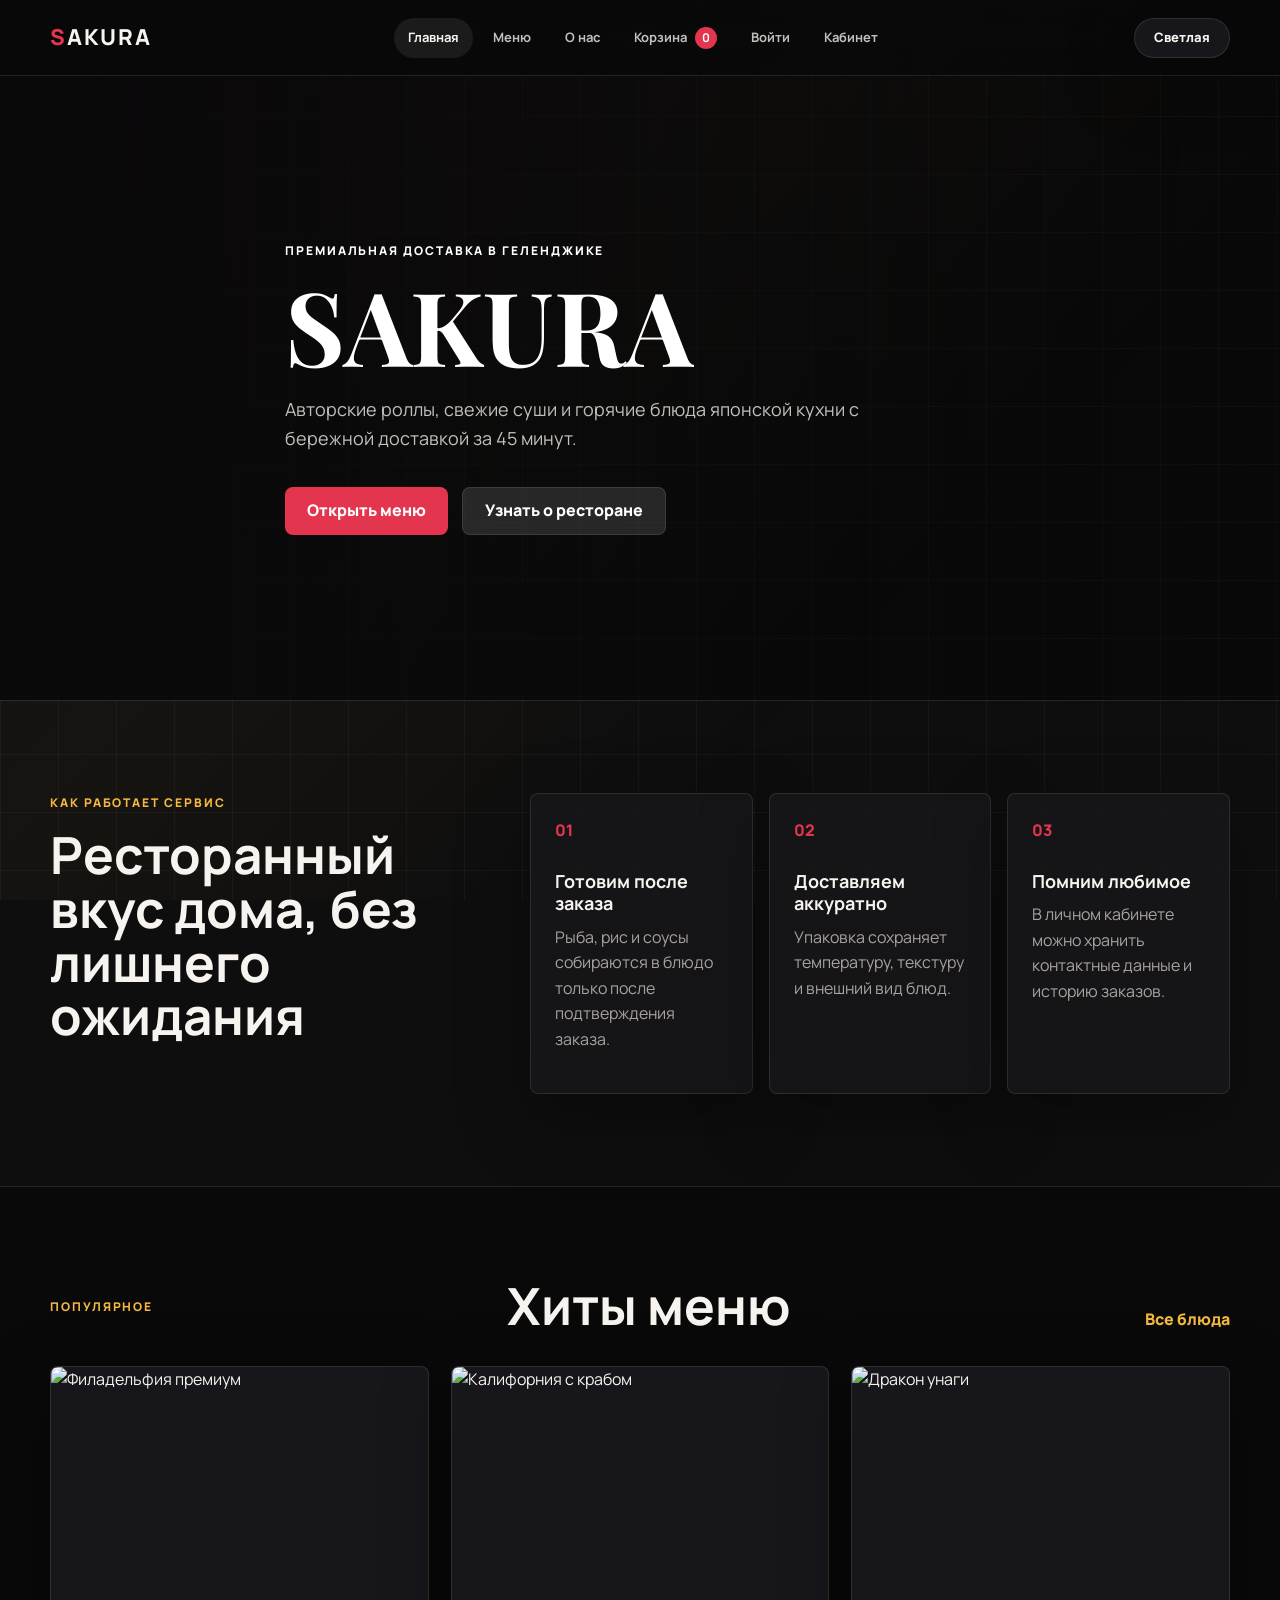
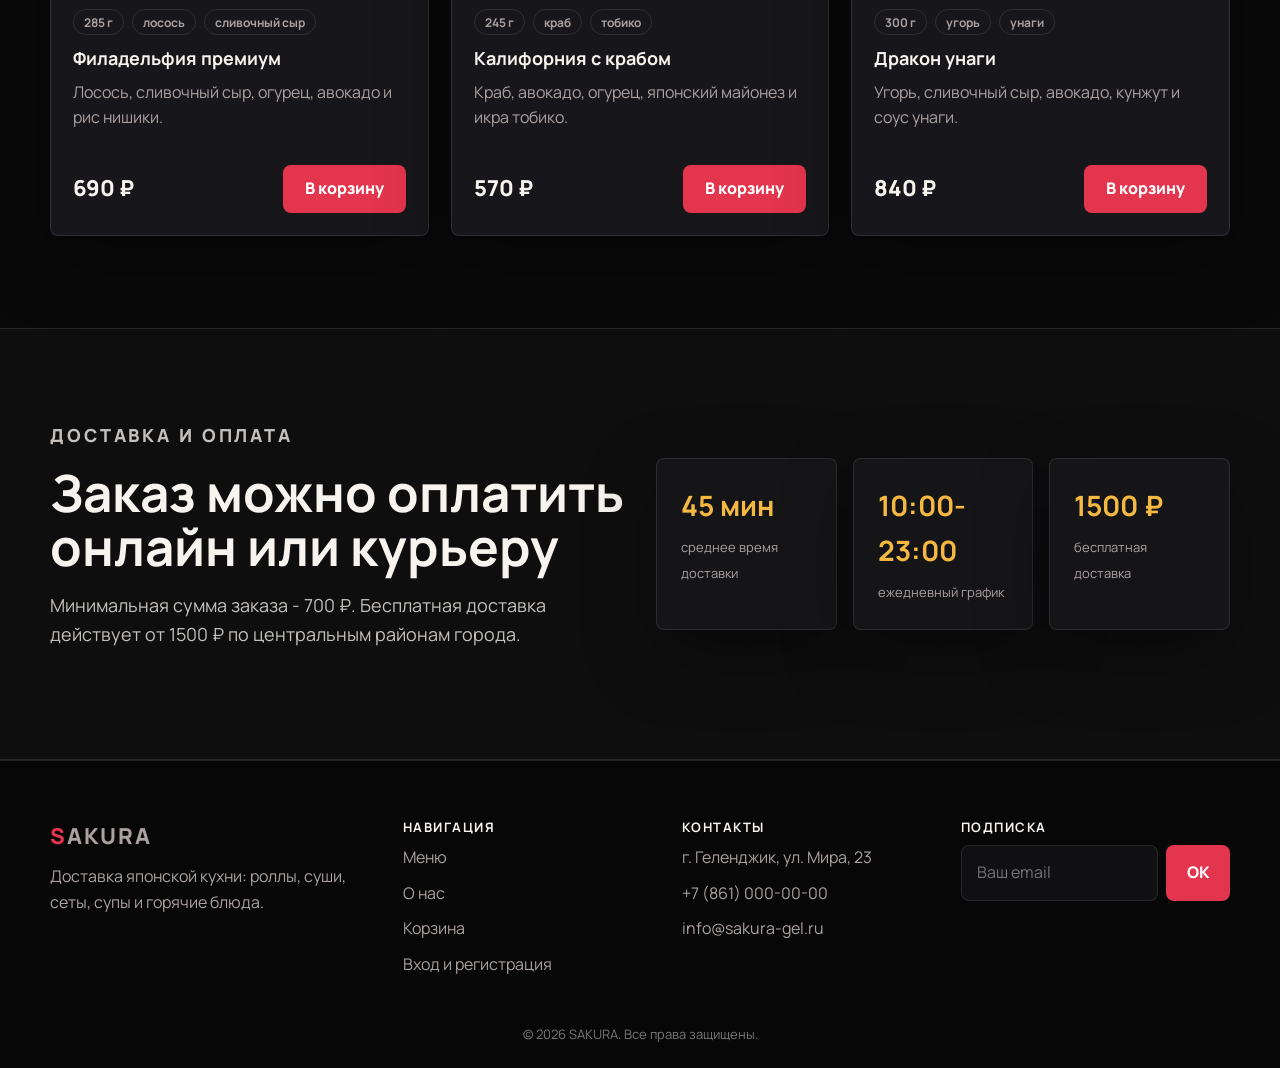
==== index.html @ 45d73d9d "Initial Sakura delivery site with Supabase setup" ====
<!DOCTYPE html>
<html lang="ru">
<head>
    <meta charset="UTF-8">
    <meta name="viewport" content="width=device-width, initial-scale=1.0">
    <title>SAKURA - доставка японской кухни</title>
    <meta name="description" content="SAKURA - современная доставка роллов, суши, сетов и горячих блюд в Геленджике.">
    <link rel="preconnect" href="https://fonts.googleapis.com">
    <link rel="preconnect" href="https://fonts.gstatic.com" crossorigin>
    <link href="https://fonts.googleapis.com/css2?family=Manrope:wght@400;500;600;700;800&family=Playfair+Display:wght@700&display=swap" rel="stylesheet">
    <link rel="stylesheet" href="css/style.css">
</head>
<body data-page="home">
    <header class="site-header">
        <div class="container header-inner">
            <a class="logo" href="index.html" aria-label="SAKURA главная"><span>S</span>AKURA</a>
            <button class="nav-toggle" type="button" aria-label="Открыть меню">☰</button>
            <nav class="site-nav">
                <a href="index.html" data-nav="home">Главная</a>
                <a href="menu.html" data-nav="menu">Меню</a>
                <a href="about.html" data-nav="about">О нас</a>
                <a href="cart.html" data-nav="cart">Корзина <span class="cart-pill js-cart-count">0</span></a>
                <a href="auth.html" data-nav="auth">Войти</a>
                <a href="account.html" data-nav="account">Кабинет</a>
            </nav>
            <button class="theme-toggle js-theme-toggle" type="button" aria-label="Сменить тему">Светлая</button>
        </div>
    </header>

    <main>
        <section class="hero home-hero">
            <div class="hero-media" aria-hidden="true"></div>
            <div class="container hero-content">
                <p class="eyebrow">Премиальная доставка в Геленджике</p>
                <h1>SAKURA</h1>
                <p class="hero-lead">Авторские роллы, свежие суши и горячие блюда японской кухни с бережной доставкой за 45 минут.</p>
                <div class="hero-actions">
                    <a class="btn btn-primary" href="menu.html">Открыть меню</a>
                    <a class="btn btn-soft" href="about.html">Узнать о ресторане</a>
                </div>
            </div>
        </section>

        <section class="section intro-band">
            <div class="container split">
                <div>
                    <p class="eyebrow">Как работает сервис</p>
                    <h2>Ресторанный вкус дома, без лишнего ожидания</h2>
                </div>
                <div class="feature-list">
                    <article>
                        <span>01</span>
                        <h3>Готовим после заказа</h3>
                        <p>Рыба, рис и соусы собираются в блюдо только после подтверждения заказа.</p>
                    </article>
                    <article>
                        <span>02</span>
                        <h3>Доставляем аккуратно</h3>
                        <p>Упаковка сохраняет температуру, текстуру и внешний вид блюд.</p>
                    </article>
                    <article>
                        <span>03</span>
                        <h3>Помним любимое</h3>
                        <p>В личном кабинете можно хранить контактные данные и историю заказов.</p>
                    </article>
                </div>
            </div>
        </section>

        <section class="section">
            <div class="container section-head">
                <p class="eyebrow">Популярное</p>
                <h2>Хиты меню</h2>
                <a class="link-arrow" href="menu.html">Все блюда</a>
            </div>
            <div class="container product-grid js-featured-products"></div>
        </section>

        <section class="section delivery-band">
            <div class="container delivery-grid">
                <div>
                    <p class="eyebrow">Доставка и оплата</p>
                    <h2>Заказ можно оплатить онлайн или курьеру</h2>
                    <p>Минимальная сумма заказа - 700 ₽. Бесплатная доставка действует от 1500 ₽ по центральным районам города.</p>
                </div>
                <div class="delivery-cards">
                    <div><strong>45 мин</strong><span>среднее время доставки</span></div>
                    <div><strong>10:00-23:00</strong><span>ежедневный график</span></div>
                    <div><strong>1500 ₽</strong><span>бесплатная доставка</span></div>
                </div>
            </div>
        </section>
    </main>

    <footer class="site-footer">
        <div class="container footer-grid">
            <div>
                <a class="logo" href="index.html"><span>S</span>AKURA</a>
                <p>Доставка японской кухни: роллы, суши, сеты, супы и горячие блюда.</p>
            </div>
            <div>
                <h3>Навигация</h3>
                <a href="menu.html">Меню</a>
                <a href="about.html">О нас</a>
                <a href="cart.html">Корзина</a>
                <a href="auth.html">Вход и регистрация</a>
            </div>
            <div>
                <h3>Контакты</h3>
                <p>г. Геленджик, ул. Мира, 23</p>
                <p>+7 (861) 000-00-00</p>
                <p>info@sakura-gel.ru</p>
            </div>
            <div>
                <h3>Подписка</h3>
                <form class="subscribe-form js-subscribe-form">
                    <input type="email" placeholder="Ваш email" required>
                    <button type="submit">OK</button>
                </form>
            </div>
        </div>
        <p class="copyright">© 2026 SAKURA. Все права защищены.</p>
    </footer>

    <div class="toast js-toast" role="status" aria-live="polite"></div>
    <script src="https://cdn.jsdelivr.net/npm/@supabase/supabase-js@2"></script>
    <script src="JAva/supabase-config.js"></script>
    <script src="JAva/app.js"></script>
</body>
</html>
---- css/style.css ----
:root {
    --bg: #09090a;
    --bg-soft: #111114;
    --surface: #17171b;
    --surface-2: #202026;
    --line: rgba(255, 255, 255, 0.1);
    --text: #f7f3ee;
    --muted: #aaa2a0;
    --accent: #e3354d;
    --accent-2: #f5b841;
    --green: #4fb477;
    --shadow: 0 24px 70px rgba(0, 0, 0, 0.35);
    --radius: 8px;
    --header-h: 76px;
}

body.theme-light {
    --bg: #f7f4ef;
    --bg-soft: #fffaf3;
    --surface: #ffffff;
    --surface-2: #f0ebe3;
    --line: rgba(32, 28, 25, 0.14);
    --text: #201c19;
    --muted: #766d66;
    --accent: #d92d48;
    --accent-2: #b67812;
    --green: #2f8f5b;
    --shadow: 0 18px 45px rgba(68, 49, 39, 0.12);
}

* {
    box-sizing: border-box;
}

html {
    scroll-behavior: smooth;
}

body {
    margin: 0;
    min-height: 100vh;
    background: var(--bg);
    color: var(--text);
    font-family: "Manrope", Arial, sans-serif;
    line-height: 1.6;
}

body::before {
    content: "";
    position: fixed;
    inset: 0;
    z-index: -1;
    background:
        linear-gradient(135deg, rgba(227, 53, 77, 0.06), rgba(245, 184, 65, 0.035) 42%, transparent 70%),
        linear-gradient(rgba(255,255,255,0.035) 1px, transparent 1px),
        linear-gradient(90deg, rgba(255,255,255,0.035) 1px, transparent 1px);
    background-size: auto, 58px 58px, 58px 58px;
}

body.theme-light::before {
    background:
        linear-gradient(135deg, rgba(217, 45, 72, 0.055), rgba(182, 120, 18, 0.045) 44%, transparent 72%),
        linear-gradient(rgba(32, 28, 25, 0.055) 1px, transparent 1px),
        linear-gradient(90deg, rgba(32, 28, 25, 0.055) 1px, transparent 1px);
    background-size: auto, 58px 58px, 58px 58px;
}

a {
    color: inherit;
}

img {
    display: block;
    width: 100%;
}

button,
input,
textarea {
    font: inherit;
}

.container {
    width: min(1180px, calc(100% - 40px));
    margin: 0 auto;
}

.site-header {
    position: fixed;
    inset: 0 0 auto;
    height: var(--header-h);
    z-index: 50;
    background: rgba(9, 9, 10, 0.82);
    border-bottom: 1px solid var(--line);
    backdrop-filter: blur(16px);
}

body.theme-light .site-header {
    background: rgba(255, 250, 243, 0.86);
}

.header-inner {
    height: 100%;
    display: flex;
    align-items: center;
    justify-content: space-between;
    gap: 24px;
}

.logo {
    display: inline-flex;
    align-items: center;
    min-width: max-content;
    color: var(--text);
    font-weight: 800;
    font-size: 22px;
    letter-spacing: 0.08em;
    text-decoration: none;
}

.logo span {
    color: var(--accent);
}

.site-nav {
    display: flex;
    align-items: center;
    justify-content: flex-end;
    gap: 6px;
}

.site-nav a {
    min-height: 40px;
    display: inline-flex;
    align-items: center;
    gap: 8px;
    border-radius: 999px;
    padding: 0 14px;
    color: rgba(247, 243, 238, 0.78);
    text-decoration: none;
    font-size: 13px;
    font-weight: 700;
    transition: 0.2s ease;
}

body.theme-light .site-nav a {
    color: rgba(32, 28, 25, 0.72);
}

.site-nav a:hover,
.site-nav a.active {
    color: var(--text);
    background: rgba(255, 255, 255, 0.08);
}

body.theme-light .site-nav a:hover,
body.theme-light .site-nav a.active {
    background: rgba(32, 28, 25, 0.07);
}

.theme-toggle {
    min-height: 40px;
    min-width: 96px;
    border: 1px solid var(--line);
    border-radius: 999px;
    background: var(--surface);
    color: var(--text);
    padding: 0 14px;
    font-size: 13px;
    font-weight: 800;
    cursor: pointer;
    box-shadow: var(--shadow);
}

.cart-pill {
    min-width: 22px;
    height: 22px;
    display: inline-grid;
    place-items: center;
    padding: 0 7px;
    border-radius: 999px;
    background: var(--accent);
    color: white;
    font-size: 12px;
}

.nav-toggle {
    display: none;
    width: 42px;
    height: 42px;
    border: 1px solid var(--line);
    border-radius: var(--radius);
    background: var(--surface);
    color: var(--text);
}

.hero,
.page-hero {
    position: relative;
    min-height: 700px;
    display: flex;
    align-items: center;
    overflow: hidden;
    padding-top: var(--header-h);
}

.hero-media {
    position: absolute;
    inset: 0;
    z-index: -1;
    background:
        linear-gradient(90deg, rgba(9, 9, 10, 0.92) 0%, rgba(9, 9, 10, 0.6) 44%, rgba(9, 9, 10, 0.25) 100%),
        url("https://images.unsplash.com/photo-1579584425555-c3ce17fd4351?auto=format&fit=crop&w=1920&q=80") center/cover;
}

.hero-content {
    max-width: 710px;
    padding: 80px 0;
}

.hero,
.page-hero,
.hero h1,
.page-hero h1,
.hero .eyebrow,
.page-hero .eyebrow {
    color: #ffffff;
}

.eyebrow {
    margin: 0 0 16px;
    color: var(--accent-2);
    font-size: 12px;
    font-weight: 800;
    letter-spacing: 0.16em;
    text-transform: uppercase;
}

h1,
h2,
h3,
p {
    margin-top: 0;
}

h1,
h2 {
    letter-spacing: 0;
}

h1 {
    margin-bottom: 22px;
    font-family: "Playfair Display", Georgia, serif;
    font-size: clamp(46px, 8vw, 106px);
    line-height: 0.95;
}

h2 {
    margin-bottom: 18px;
    font-size: clamp(30px, 4vw, 52px);
    line-height: 1.05;
}

h3 {
    margin-bottom: 10px;
    font-size: 18px;
    line-height: 1.25;
}

.hero-lead,
.page-hero p,
.delivery-grid p,
.about-copy p,
.auth-text p {
    max-width: 650px;
    color: rgba(247, 243, 238, 0.78);
    font-size: 18px;
}

body.theme-light .hero-lead,
body.theme-light .page-hero p {
    color: rgba(255, 255, 255, 0.84);
}

body.theme-light .delivery-grid p,
body.theme-light .about-copy p,
body.theme-light .auth-text p {
    color: var(--muted);
}

.hero-actions {
    display: flex;
    flex-wrap: wrap;
    gap: 14px;
    margin-top: 34px;
}

.btn {
    min-height: 48px;
    display: inline-flex;
    align-items: center;
    justify-content: center;
    gap: 8px;
    border: 0;
    border-radius: var(--radius);
    padding: 0 22px;
    color: white;
    text-decoration: none;
    font-weight: 800;
    cursor: pointer;
    transition: transform 0.2s ease, background 0.2s ease, border-color 0.2s ease;
}

.btn:hover {
    transform: translateY(-2px);
}

.btn-primary {
    background: var(--accent);
}

.btn-primary:hover {
    background: #f0445c;
}

.btn-soft {
    background: rgba(255, 255, 255, 0.12);
    border: 1px solid var(--line);
}

.btn-small {
    min-height: 38px;
    padding: 0 16px;
    font-size: 13px;
    background: var(--surface-2);
}

.btn-wide {
    width: 100%;
}

.section {
    padding: 92px 0;
}

.section-head {
    display: flex;
    align-items: end;
    justify-content: space-between;
    gap: 24px;
    margin-bottom: 34px;
}

.section-head h2 {
    margin-bottom: 0;
}

.link-arrow {
    color: var(--accent-2);
    font-weight: 800;
    text-decoration: none;
}

.split {
    display: grid;
    grid-template-columns: 0.75fr 1.25fr;
    gap: 60px;
    align-items: start;
}

.feature-list,
.service-grid,
.delivery-cards,
.dashboard-stats {
    display: grid;
    grid-template-columns: repeat(3, 1fr);
    gap: 16px;
}

.feature-list article,
.service-grid article,
.delivery-cards div,
.dashboard-stats div,
.stats-grid div,
.cart-panel,
.order-summary,
.auth-card,
.profile-card,
.dashboard-section {
    border: 1px solid var(--line);
    border-radius: var(--radius);
    background: rgba(23, 23, 27, 0.88);
    box-shadow: var(--shadow);
}

body.theme-light .feature-list article,
body.theme-light .service-grid article,
body.theme-light .delivery-cards div,
body.theme-light .dashboard-stats div,
body.theme-light .stats-grid div,
body.theme-light .cart-panel,
body.theme-light .order-summary,
body.theme-light .auth-card,
body.theme-light .profile-card,
body.theme-light .dashboard-section {
    background: rgba(255, 255, 255, 0.9);
}

.feature-list article,
.service-grid article,
.delivery-cards div,
.dashboard-stats div,
.stats-grid div {
    padding: 24px;
}

.feature-list span {
    display: inline-block;
    margin-bottom: 26px;
    color: var(--accent);
    font-weight: 800;
}

.feature-list p,
.service-grid p,
.footer-grid p,
.product-card p,
.empty-state p,
.profile-card p {
    color: var(--muted);
}

.product-grid {
    display: grid;
    grid-template-columns: repeat(3, minmax(0, 1fr));
    gap: 22px;
}

.product-card {
    display: grid;
    grid-template-rows: 220px 1fr;
    overflow: hidden;
    border: 1px solid var(--line);
    border-radius: var(--radius);
    background: var(--surface);
    box-shadow: var(--shadow);
}

.product-card img {
    height: 100%;
    object-fit: cover;
}

.product-info {
    display: flex;
    flex-direction: column;
    padding: 22px;
}

.product-meta {
    display: flex;
    flex-wrap: wrap;
    gap: 8px;
    margin-bottom: 12px;
}

.badge {
    display: inline-flex;
    align-items: center;
    min-height: 26px;
    border: 1px solid var(--line);
    border-radius: 999px;
    padding: 0 10px;
    color: var(--muted);
    font-size: 12px;
    font-weight: 700;
}

.product-footer {
    display: flex;
    align-items: center;
    justify-content: space-between;
    gap: 14px;
    margin-top: auto;
    padding-top: 18px;
}

.price {
    color: var(--text);
    font-size: 22px;
    font-weight: 800;
}

.page-main {
    padding-top: var(--header-h);
}

.page-hero {
    min-height: 430px;
    background:
        linear-gradient(90deg, rgba(9, 9, 10, 0.92), rgba(9, 9, 10, 0.58)),
        url("https://images.unsplash.com/photo-1553621042-f6e147245754?auto=format&fit=crop&w=1800&q=80") center/cover;
}

.menu-hero {
    background:
        linear-gradient(90deg, rgba(9, 9, 10, 0.9), rgba(9, 9, 10, 0.45)),
        url("https://images.unsplash.com/photo-1617196034183-421b4917c92d?auto=format&fit=crop&w=1800&q=80") center/cover;
}

.about-hero {
    background:
        linear-gradient(90deg, rgba(9, 9, 10, 0.88), rgba(9, 9, 10, 0.48)),
        url("https://images.unsplash.com/photo-1579027989536-b7b1f875659b?auto=format&fit=crop&w=1800&q=80") center/cover;
}

.about-hero h1 {
    max-width: 980px;
    font-size: clamp(38px, 5.4vw, 76px);
    line-height: 1.02;
}

.compact-hero {
    min-height: 320px;
}

.toolbar {
    display: flex;
    align-items: center;
    justify-content: space-between;
    gap: 22px;
    margin-bottom: 28px;
}

.tabs {
    display: flex;
    flex-wrap: wrap;
    gap: 10px;
}

.tab,
.ghost-button,
.payment,
.auth-switch button {
    min-height: 42px;
    border: 1px solid var(--line);
    border-radius: var(--radius);
    background: var(--surface);
    color: var(--text);
    padding: 0 16px;
    font-weight: 800;
    cursor: pointer;
}

.tab.active,
.payment.active,
.auth-switch button.active {
    border-color: var(--accent);
    background: rgba(227, 53, 77, 0.16);
    color: white;
}

.search-box {
    min-width: 280px;
    display: grid;
    gap: 6px;
    color: var(--muted);
    font-size: 12px;
    font-weight: 800;
    text-transform: uppercase;
}

input,
textarea,
select {
    width: 100%;
    border: 1px solid var(--line);
    border-radius: var(--radius);
    background: #101013;
    color: var(--text);
    outline: none;
    padding: 14px 15px;
}

body.theme-light input,
body.theme-light textarea,
body.theme-light select {
    background: #fffdf8;
}

textarea {
    min-height: 92px;
    resize: vertical;
}

input:focus,
textarea:focus,
select:focus {
    border-color: var(--accent);
}

.delivery-band,
.muted-section,
.intro-band {
    background: rgba(255, 255, 255, 0.025);
    border-block: 1px solid var(--line);
}

body.theme-light .delivery-band,
body.theme-light .muted-section,
body.theme-light .intro-band {
    background: rgba(255, 255, 255, 0.55);
}

.delivery-grid,
.about-layout,
.checkout-layout,
.auth-layout,
.account-layout {
    display: grid;
    gap: 32px;
}

.delivery-grid {
    grid-template-columns: 1fr 1fr;
    align-items: center;
}

.delivery-cards strong,
.dashboard-stats strong,
.stats-grid strong {
    display: block;
    margin-bottom: 6px;
    color: var(--accent-2);
    font-size: 28px;
}

.delivery-cards span,
.dashboard-stats span,
.stats-grid span {
    color: var(--muted);
    font-size: 13px;
}

.about-layout {
    grid-template-columns: 0.95fr 1.05fr;
    align-items: center;
}

.about-photo {
    overflow: hidden;
    border-radius: var(--radius);
    border: 1px solid var(--line);
    box-shadow: var(--shadow);
}

.about-photo img {
    height: 520px;
    object-fit: cover;
}

.stats-grid {
    display: grid;
    grid-template-columns: repeat(3, 1fr);
    gap: 14px;
    margin-top: 30px;
}

.checkout-layout {
    grid-template-columns: 1.25fr 0.75fr;
    align-items: start;
}

.cart-panel,
.order-summary,
.auth-card,
.profile-card,
.dashboard-section {
    padding: 26px;
}

.cart-panel-head {
    display: flex;
    align-items: center;
    justify-content: space-between;
    gap: 16px;
    margin-bottom: 22px;
}

.cart-panel-head h2,
.order-summary h2,
.dashboard-section h2 {
    margin-bottom: 0;
    font-size: 24px;
}

.cart-items {
    display: grid;
    gap: 14px;
}

.cart-row {
    display: grid;
    grid-template-columns: 88px 1fr auto;
    gap: 16px;
    align-items: center;
    padding: 14px;
    border: 1px solid var(--line);
    border-radius: var(--radius);
    background: rgba(255, 255, 255, 0.03);
}

body.theme-light .cart-row,
body.theme-light .order-item,
body.theme-light .admin-row {
    background: rgba(255, 255, 255, 0.72);
}

.cart-row img {
    height: 76px;
    object-fit: cover;
    border-radius: var(--radius);
}

.qty-control {
    display: inline-flex;
    align-items: center;
    gap: 8px;
    margin-top: 10px;
}

.qty-control button {
    width: 34px;
    height: 34px;
    border: 1px solid var(--line);
    border-radius: var(--radius);
    background: var(--surface-2);
    color: var(--text);
    cursor: pointer;
}

.order-form,
.auth-form,
.profile-form {
    display: grid;
    gap: 16px;
}

.order-form label,
.auth-form label,
.profile-form label {
    display: grid;
    gap: 8px;
    color: var(--muted);
    font-size: 13px;
    font-weight: 800;
}

.payment-choice {
    display: grid;
    grid-template-columns: 1fr 1fr;
    gap: 10px;
}

.field-title {
    margin: 2px 0 -6px;
    color: var(--muted);
    font-size: 13px;
    font-weight: 800;
}

.summary-lines {
    display: grid;
    gap: 10px;
    padding: 18px 0;
    border-top: 1px solid var(--line);
    border-bottom: 1px solid var(--line);
}

.summary-lines div {
    display: flex;
    justify-content: space-between;
    gap: 16px;
}

.total-line {
    color: var(--accent-2);
    font-size: 20px;
}

.auth-page {
    min-height: 100vh;
    display: flex;
    align-items: center;
}

.auth-layout {
    grid-template-columns: 1fr 420px;
    align-items: center;
}

.auth-text h1 {
    font-size: clamp(42px, 6vw, 76px);
}

.mini-benefits {
    display: flex;
    flex-wrap: wrap;
    gap: 10px;
    margin-top: 28px;
}

.mini-benefits span {
    border: 1px solid var(--line);
    border-radius: 999px;
    padding: 10px 14px;
    background: rgba(255, 255, 255, 0.06);
    color: var(--muted);
    font-weight: 800;
}

.auth-switch {
    display: grid;
    grid-template-columns: 1fr 1fr;
    gap: 10px;
    margin-bottom: 22px;
}

.hidden {
    display: none !important;
}

.account-layout {
    grid-template-columns: 320px 1fr;
    align-items: start;
}

.profile-card {
    position: sticky;
    top: 100px;
    text-align: center;
}

.avatar {
    width: 96px;
    height: 96px;
    display: grid;
    place-items: center;
    margin: 0 auto 18px;
    border-radius: 50%;
    background: linear-gradient(135deg, var(--accent), var(--accent-2));
    color: #151515;
    font-size: 38px;
    font-weight: 800;
}

.dashboard {
    display: grid;
    gap: 18px;
}

.orders-list {
    display: grid;
    gap: 12px;
    margin-top: 18px;
}

.order-item {
    display: grid;
    gap: 6px;
    padding: 16px;
    border: 1px solid var(--line);
    border-radius: var(--radius);
    background: rgba(255, 255, 255, 0.035);
}

.admin-hero {
    background:
        linear-gradient(90deg, rgba(9, 9, 10, 0.92), rgba(9, 9, 10, 0.5)),
        url("https://images.unsplash.com/photo-1556745757-8d76bdb6984b?auto=format&fit=crop&w=1800&q=80") center/cover;
}

.admin-login-layout {
    display: grid;
    grid-template-columns: minmax(280px, 520px) 420px;
    gap: 40px;
    align-items: center;
    justify-content: space-between;
}

.admin-note {
    color: var(--muted);
}

.admin-topbar {
    display: flex;
    align-items: end;
    justify-content: space-between;
    gap: 24px;
    margin-bottom: 22px;
}

.admin-stats {
    grid-template-columns: repeat(4, 1fr);
    margin-bottom: 22px;
}

.admin-grid {
    display: grid;
    grid-template-columns: 1fr 1fr;
    gap: 22px;
    align-items: start;
}

.admin-form-panel {
    grid-column: 1 / -1;
}

.admin-list {
    display: grid;
    gap: 12px;
    margin-top: 18px;
}

.admin-row {
    display: grid;
    grid-template-columns: 1fr auto minmax(150px, 190px);
    gap: 16px;
    align-items: center;
    padding: 16px;
    border: 1px solid var(--line);
    border-radius: var(--radius);
    background: rgba(255, 255, 255, 0.035);
}

.admin-row span,
.admin-row p {
    display: block;
    margin: 4px 0 0;
    color: var(--muted);
}

.admin-row p {
    font-size: 14px;
}

.empty-state {
    padding: 32px;
    border: 1px dashed var(--line);
    border-radius: var(--radius);
    text-align: center;
}

.site-footer {
    border-top: 1px solid var(--line);
    background: #070708;
    padding: 58px 0 24px;
}

body.theme-light .site-footer {
    background: #fffaf3;
}

.footer-grid {
    display: grid;
    grid-template-columns: 1.3fr 1fr 1fr 1.1fr;
    gap: 34px;
}

.footer-grid h3 {
    font-size: 13px;
    text-transform: uppercase;
    letter-spacing: 0.12em;
}

.footer-grid a,
.footer-grid p {
    display: block;
    margin: 0 0 10px;
    color: var(--muted);
    text-decoration: none;
}

.footer-grid a:hover {
    color: var(--text);
}

.subscribe-form {
    display: grid;
    grid-template-columns: 1fr 64px;
    gap: 8px;
}

.subscribe-form button {
    border: 0;
    border-radius: var(--radius);
    background: var(--accent);
    color: white;
    font-weight: 800;
    cursor: pointer;
}

.copyright {
    margin: 36px 0 0;
    color: #777;
    text-align: center;
    font-size: 13px;
}

.toast {
    position: fixed;
    right: 24px;
    bottom: 24px;
    z-index: 100;
    max-width: min(360px, calc(100vw - 40px));
    padding: 14px 16px;
    border: 1px solid var(--line);
    border-radius: var(--radius);
    background: var(--surface);
    color: var(--text);
    box-shadow: var(--shadow);
    opacity: 0;
    transform: translateY(12px);
    pointer-events: none;
    transition: 0.2s ease;
}

.toast.show {
    opacity: 1;
    transform: translateY(0);
}

@media (max-width: 980px) {
    .nav-toggle {
        display: inline-grid;
        place-items: center;
    }

    .site-nav {
        position: fixed;
        top: var(--header-h);
        left: 0;
        right: 0;
        display: none;
        flex-direction: column;
        align-items: stretch;
        padding: 14px 20px 20px;
        background: rgba(9, 9, 10, 0.96);
        border-bottom: 1px solid var(--line);
    }

    body.theme-light .site-nav {
        background: rgba(255, 250, 243, 0.98);
    }

    .site-nav.open {
        display: flex;
    }

    .site-nav a {
        justify-content: space-between;
    }

    .split,
    .delivery-grid,
    .about-layout,
    .checkout-layout,
    .auth-layout,
    .account-layout,
    .admin-login-layout,
    .admin-grid {
        grid-template-columns: 1fr;
    }

    .product-grid,
    .feature-list,
    .service-grid,
    .delivery-cards,
    .dashboard-stats,
    .admin-stats,
    .footer-grid {
        grid-template-columns: repeat(2, minmax(0, 1fr));
    }

    .profile-card {
        position: static;
    }
}

@media (max-width: 680px) {
    .container {
        width: min(100% - 28px, 1180px);
    }

    .hero,
    .page-hero {
        min-height: 560px;
    }

    .compact-hero {
        min-height: 300px;
    }

    .section {
        padding: 62px 0;
    }

    .section-head,
    .toolbar,
    .admin-topbar {
        display: grid;
        align-items: start;
    }

    .search-box {
        min-width: 0;
    }

    .product-grid,
    .feature-list,
    .service-grid,
    .delivery-cards,
    .dashboard-stats,
    .admin-stats,
    .stats-grid,
    .footer-grid {
        grid-template-columns: 1fr;
    }

    .cart-row {
        grid-template-columns: 72px 1fr;
    }

    .admin-row {
        grid-template-columns: 1fr;
    }

    .cart-row .price,
    .admin-row select,
    .admin-row button {
        grid-column: 1 / -1;
    }

    .auth-card,
    .cart-panel,
    .order-summary,
    .profile-card,
    .dashboard-section {
        padding: 20px;
    }
}
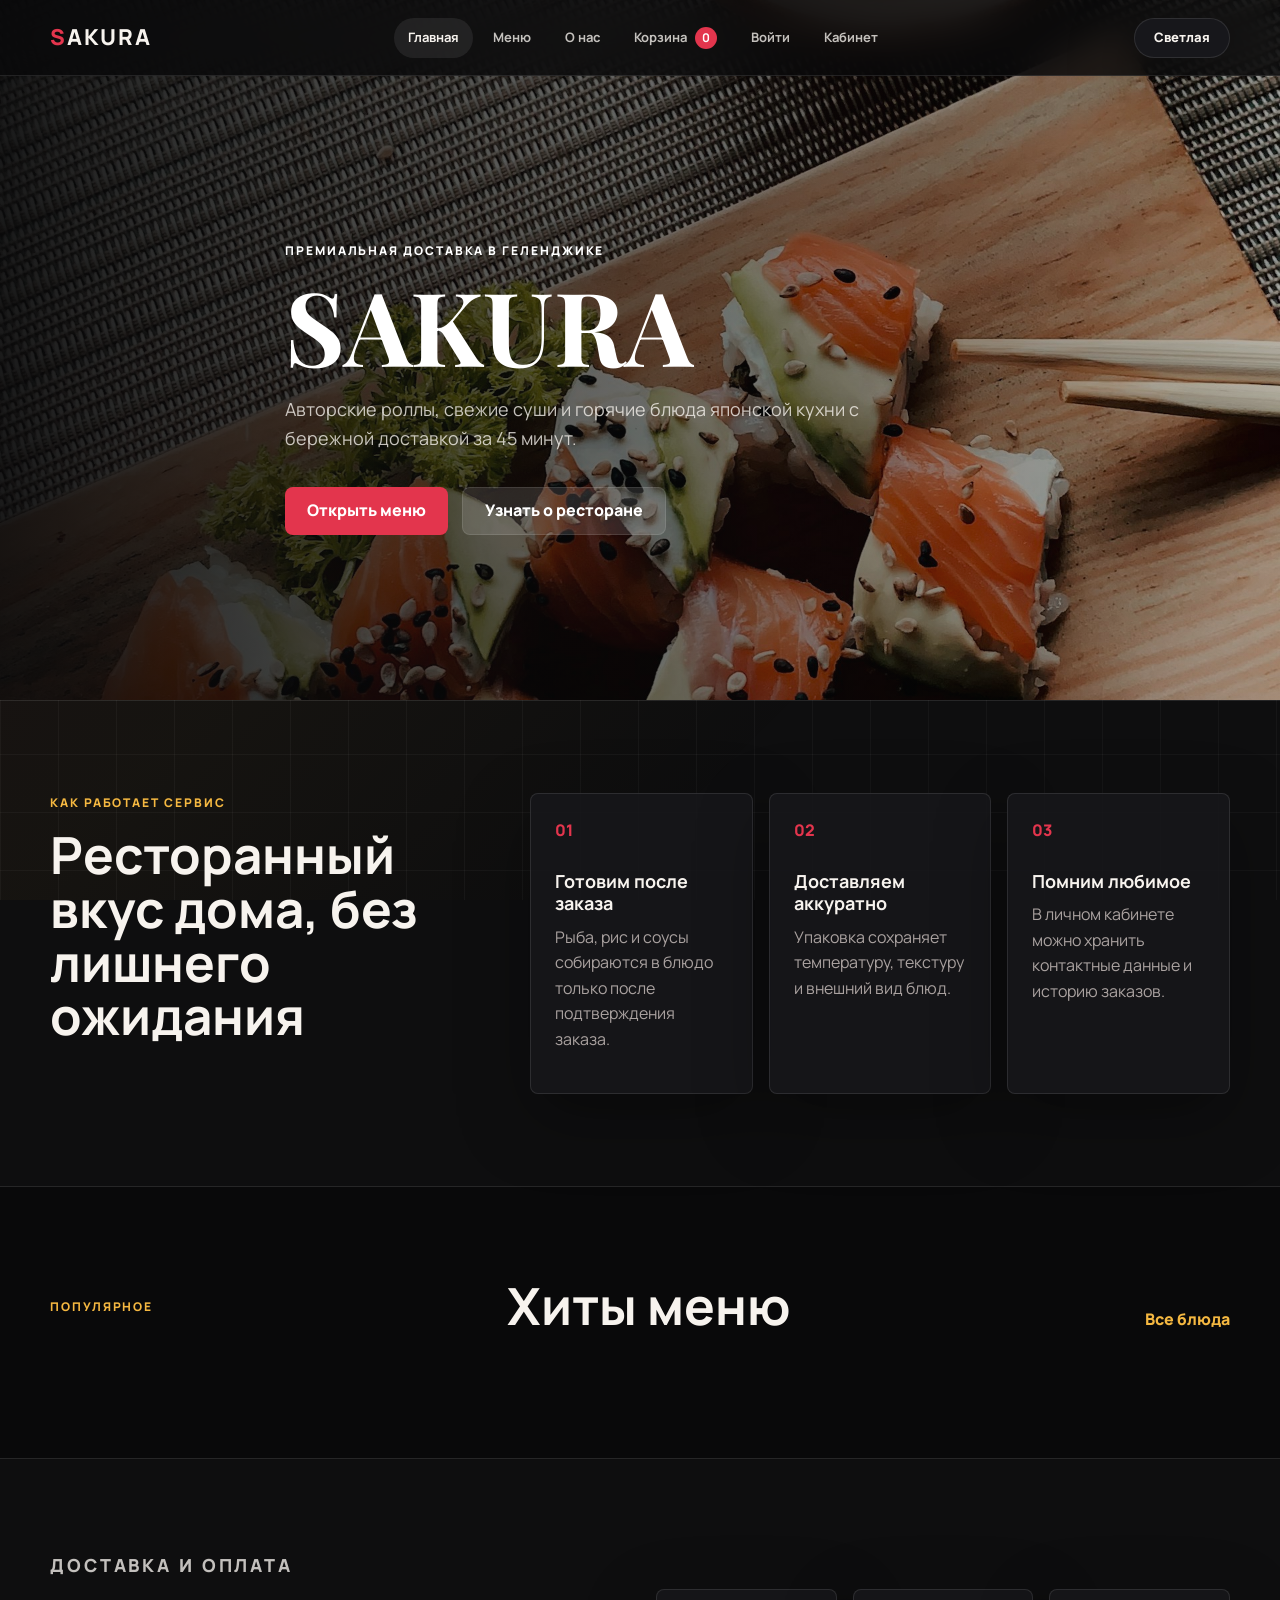
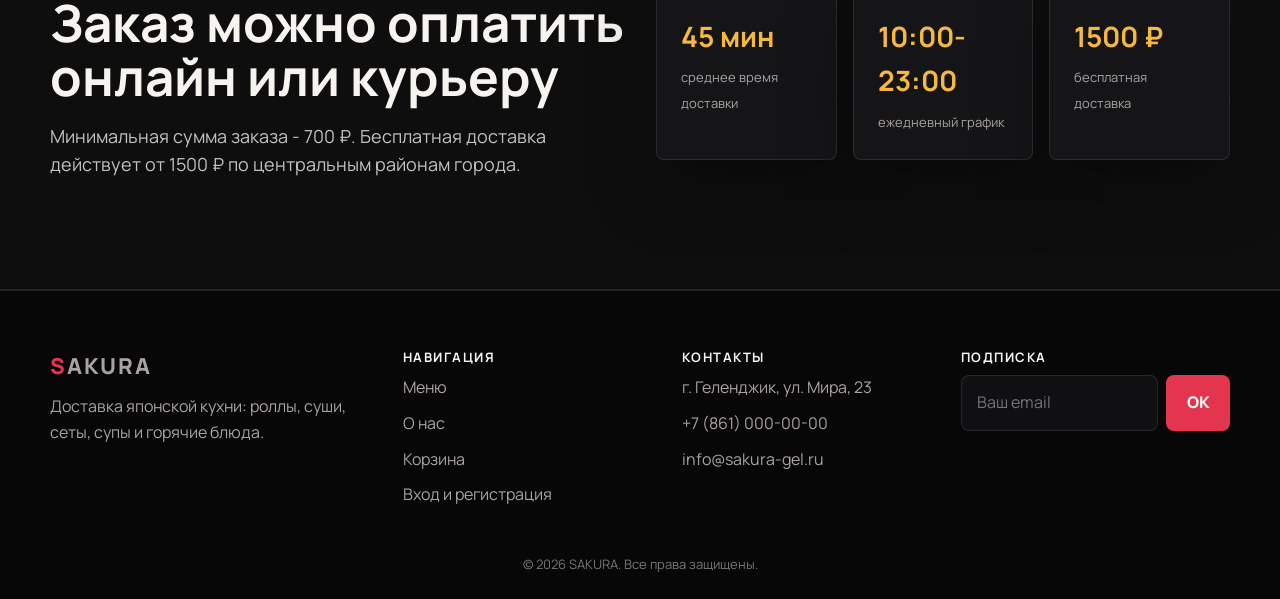
==== commit 0c9850b5: "Fix Supabase proxy and frontend loading" ====
--- a/index.html
+++ b/index.html
@@ -123,7 +123,7 @@
     </footer>
 
     <div class="toast js-toast" role="status" aria-live="polite"></div>
-    <script src="https://cdn.jsdelivr.net/npm/@supabase/supabase-js@2"></script>
+    <script src="vendor/supabase.js"></script>
     <script src="JAva/supabase-config.js"></script>
     <script src="JAva/app.js"></script>
 </body>
--- a/css/style.css
+++ b/css/style.css
@@ -210,7 +210,7 @@
     z-index: -1;
     background:
         linear-gradient(90deg, rgba(9, 9, 10, 0.92) 0%, rgba(9, 9, 10, 0.6) 44%, rgba(9, 9, 10, 0.25) 100%),
-        url("https://images.unsplash.com/photo-1579584425555-c3ce17fd4351?auto=format&fit=crop&w=1920&q=80") center/cover;
+        url("../assets/photos/hero-home.jpg") center/cover;
 }
 
 .hero-content {
@@ -375,6 +375,10 @@
     display: grid;
     grid-template-columns: repeat(3, 1fr);
     gap: 16px;
+}
+
+.account-layout .dashboard-stats {
+    grid-template-columns: repeat(2, 1fr);
 }
 
 .feature-list article,
@@ -499,19 +503,19 @@
     min-height: 430px;
     background:
         linear-gradient(90deg, rgba(9, 9, 10, 0.92), rgba(9, 9, 10, 0.58)),
-        url("https://images.unsplash.com/photo-1553621042-f6e147245754?auto=format&fit=crop&w=1800&q=80") center/cover;
+        url("../assets/photos/hero-cart.jpg") center/cover;
 }
 
 .menu-hero {
     background:
         linear-gradient(90deg, rgba(9, 9, 10, 0.9), rgba(9, 9, 10, 0.45)),
-        url("https://images.unsplash.com/photo-1617196034183-421b4917c92d?auto=format&fit=crop&w=1800&q=80") center/cover;
+        url("../assets/photos/hero-menu.jpg") center/cover;
 }
 
 .about-hero {
     background:
         linear-gradient(90deg, rgba(9, 9, 10, 0.88), rgba(9, 9, 10, 0.48)),
-        url("https://images.unsplash.com/photo-1579027989536-b7b1f875659b?auto=format&fit=crop&w=1800&q=80") center/cover;
+        url("../assets/photos/hero-about.jpg") center/cover;
 }
 
 .about-hero h1 {
@@ -558,6 +562,11 @@
     border-color: var(--accent);
     background: rgba(227, 53, 77, 0.16);
     color: white;
+}
+
+.admin-tabs {
+    margin-top: 24px;
+    margin-bottom: 24px;
 }
 
 .search-box {
@@ -749,11 +758,78 @@
 .order-form label,
 .auth-form label,
 .profile-form label {
+    position: relative;
     display: grid;
     gap: 8px;
     color: var(--muted);
     font-size: 13px;
     font-weight: 800;
+}
+
+.check-line {
+    display: grid !important;
+    grid-template-columns: 18px 1fr;
+    align-items: start;
+    gap: 10px !important;
+    color: var(--muted);
+    font-size: 13px;
+    line-height: 1.45;
+}
+
+.check-line input {
+    width: 18px;
+    height: 18px;
+    margin-top: 2px;
+    accent-color: var(--accent);
+}
+
+.check-line a {
+    color: var(--accent-2);
+    text-decoration: none;
+}
+
+.check-line a:hover {
+    text-decoration: underline;
+}
+
+.address-suggest {
+    position: absolute;
+    z-index: 20;
+    top: calc(100% + 6px);
+    left: 0;
+    right: 0;
+    display: grid;
+    overflow: hidden;
+    border: 1px solid var(--line);
+    border-radius: var(--radius);
+    background: var(--surface);
+    box-shadow: var(--shadow);
+}
+
+.address-suggest button {
+    width: 100%;
+    border: 0;
+    border-bottom: 1px solid var(--line);
+    padding: 12px 14px;
+    background: transparent;
+    color: var(--text);
+    font: inherit;
+    font-size: 14px;
+    text-align: left;
+    cursor: pointer;
+}
+
+.address-suggest button:last-child {
+    border-bottom: 0;
+}
+
+.address-suggest button:hover {
+    background: var(--surface-2);
+}
+
+.address-suggest button:disabled {
+    color: var(--muted);
+    cursor: default;
 }
 
 .payment-choice {
@@ -833,6 +909,33 @@
 .account-layout {
     grid-template-columns: 320px 1fr;
     align-items: start;
+}
+
+.doc-page {
+    min-height: 100vh;
+}
+
+.doc-content {
+    max-width: 880px;
+}
+
+.doc-content h1 {
+    margin-bottom: 22px;
+    font-size: clamp(36px, 5vw, 62px);
+}
+
+.doc-content h2 {
+    margin-top: 28px;
+    margin-bottom: 10px;
+    font-size: 24px;
+}
+
+.doc-content p {
+    color: var(--muted);
+}
+
+.doc-content .btn {
+    margin-top: 28px;
 }
 
 .profile-card {
@@ -877,7 +980,7 @@
 .admin-hero {
     background:
         linear-gradient(90deg, rgba(9, 9, 10, 0.92), rgba(9, 9, 10, 0.5)),
-        url("https://images.unsplash.com/photo-1556745757-8d76bdb6984b?auto=format&fit=crop&w=1800&q=80") center/cover;
+        url("../assets/photos/hero-admin.jpg") center/cover;
 }
 
 .admin-login-layout {
@@ -907,13 +1010,19 @@
 
 .admin-grid {
     display: grid;
-    grid-template-columns: 1fr 1fr;
+    grid-template-columns: minmax(0, 1fr) minmax(360px, 0.85fr);
     gap: 22px;
     align-items: start;
 }
 
+.admin-grid [data-admin-section="orders"],
+.admin-clients-panel {
+    grid-column: 1 / -1;
+}
+
 .admin-form-panel {
-    grid-column: 1 / -1;
+    position: sticky;
+    top: calc(var(--header-h) + 18px);
 }
 
 .admin-list {
@@ -1085,6 +1194,10 @@
     .profile-card {
         position: static;
     }
+
+    .admin-form-panel {
+        position: static;
+    }
 }
 
 @media (max-width: 680px) {
